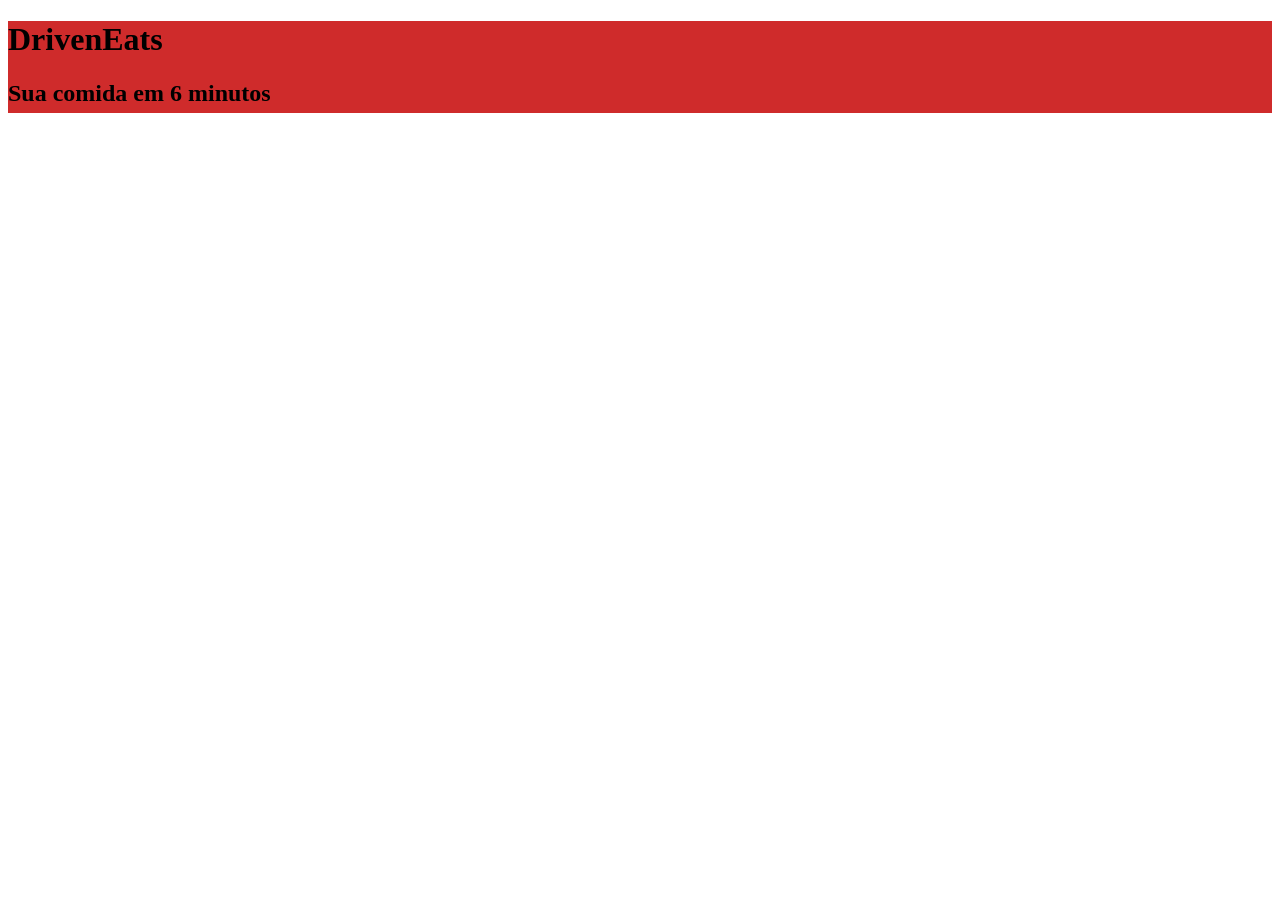
==== index.html @ 33017803 "teste_01" ====
<!DOCTYPE html>
<html lang="pt-BR">
<head>
    <meta charset="UTF-8">
    <meta http-equiv="X-UA-Compatible" content="IE=edge">
    <meta name="viewport" content="width=device-width, initial-scale=1.0">
    <link href="style.css" rel="stylesheet">
    <title>Driven Eats</title>
</head>
<body>
    <div class="cabecalho">
        <h1>DrivenEats</h1>
        <h2>Sua comida em 6 minutos</h2>
    </div>








<script src="banana.js"></script>
</body>
</html>
---- style.css ----
.cabecalho {
    background-color: #CF2B2B;
    width: 100%;
    height: 92px;
}
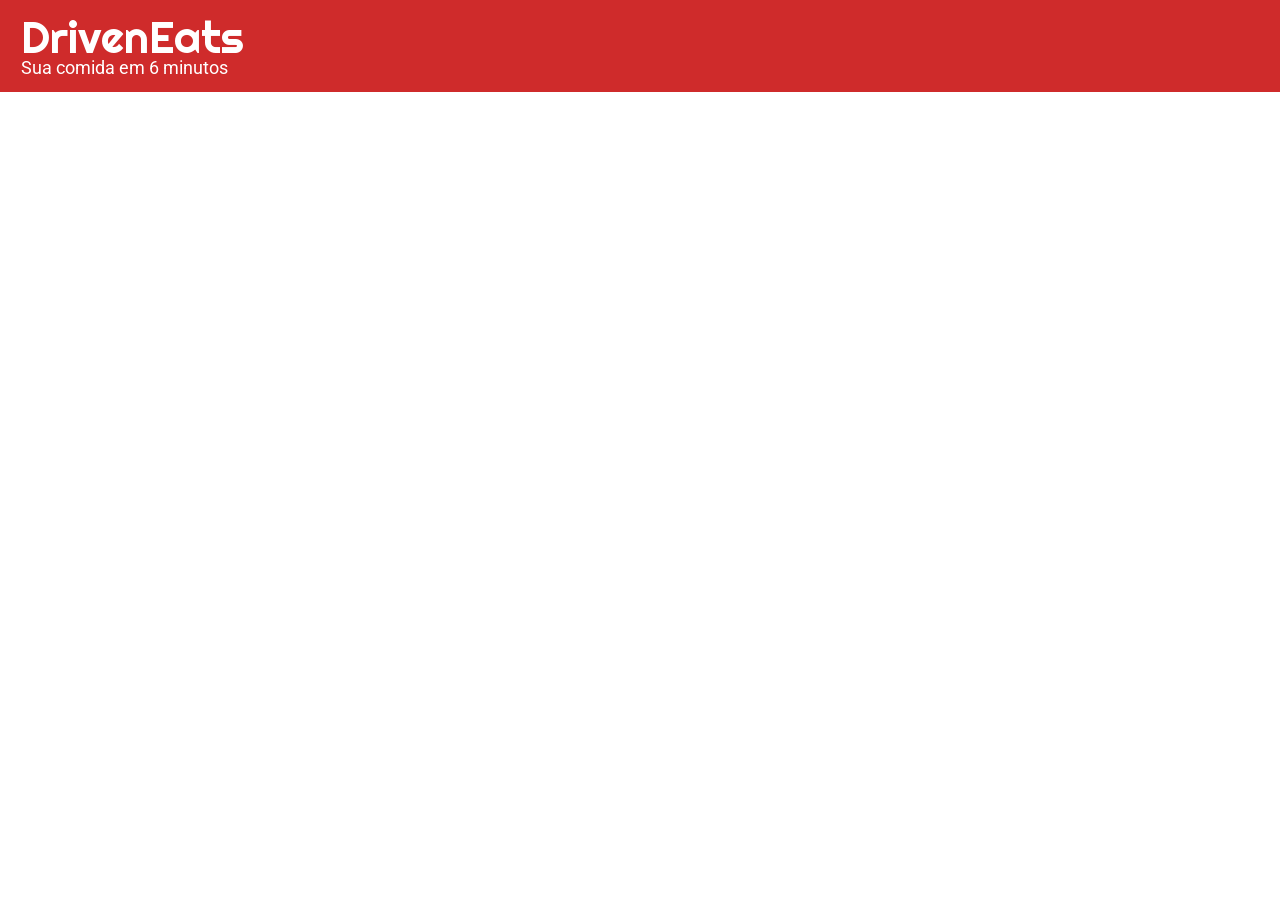
==== commit 8eb0a5cc: "cabeçalho pronto bb" ====
--- a/index.html
+++ b/index.html
@@ -4,6 +4,13 @@
     <meta charset="UTF-8">
     <meta http-equiv="X-UA-Compatible" content="IE=edge">
     <meta name="viewport" content="width=device-width, initial-scale=1.0">
+    <link rel="preconnect" href="https://fonts.googleapis.com">
+    <link rel="preconnect" href="https://fonts.gstatic.com" crossorigin>
+    <link href="https://fonts.googleapis.com/css2?family=Righteous&display=swap" rel="stylesheet"> 
+    <link rel="preconnect" href="https://fonts.googleapis.com">
+    <link rel="preconnect" href="https://fonts.gstatic.com" crossorigin>
+    <link href="https://fonts.googleapis.com/css2?family=Roboto&display=swap" rel="stylesheet"> 
+    <link href="reset.css" rel="stylesheet">
     <link href="style.css" rel="stylesheet">
     <title>Driven Eats</title>
 </head>
--- a/style.css
+++ b/style.css
@@ -2,4 +2,20 @@
     background-color: #CF2B2B;
     width: 100%;
     height: 92px;
+    color: #ffffff;
+    display: flex;
+    flex-direction: column;
+    justify-content: center;
+}
+.cabecalho h1 {
+    font-family: 'Righteous', cursive;
+    font-weight: 400;
+    font-size: 44px;
+    margin-left: 21px;
+}
+.cabecalho h2 {
+    font-family: 'Roboto', sans-serif;
+    font-weight: 400;
+    font-size: 18px;
+    margin-left: 21px;
 }
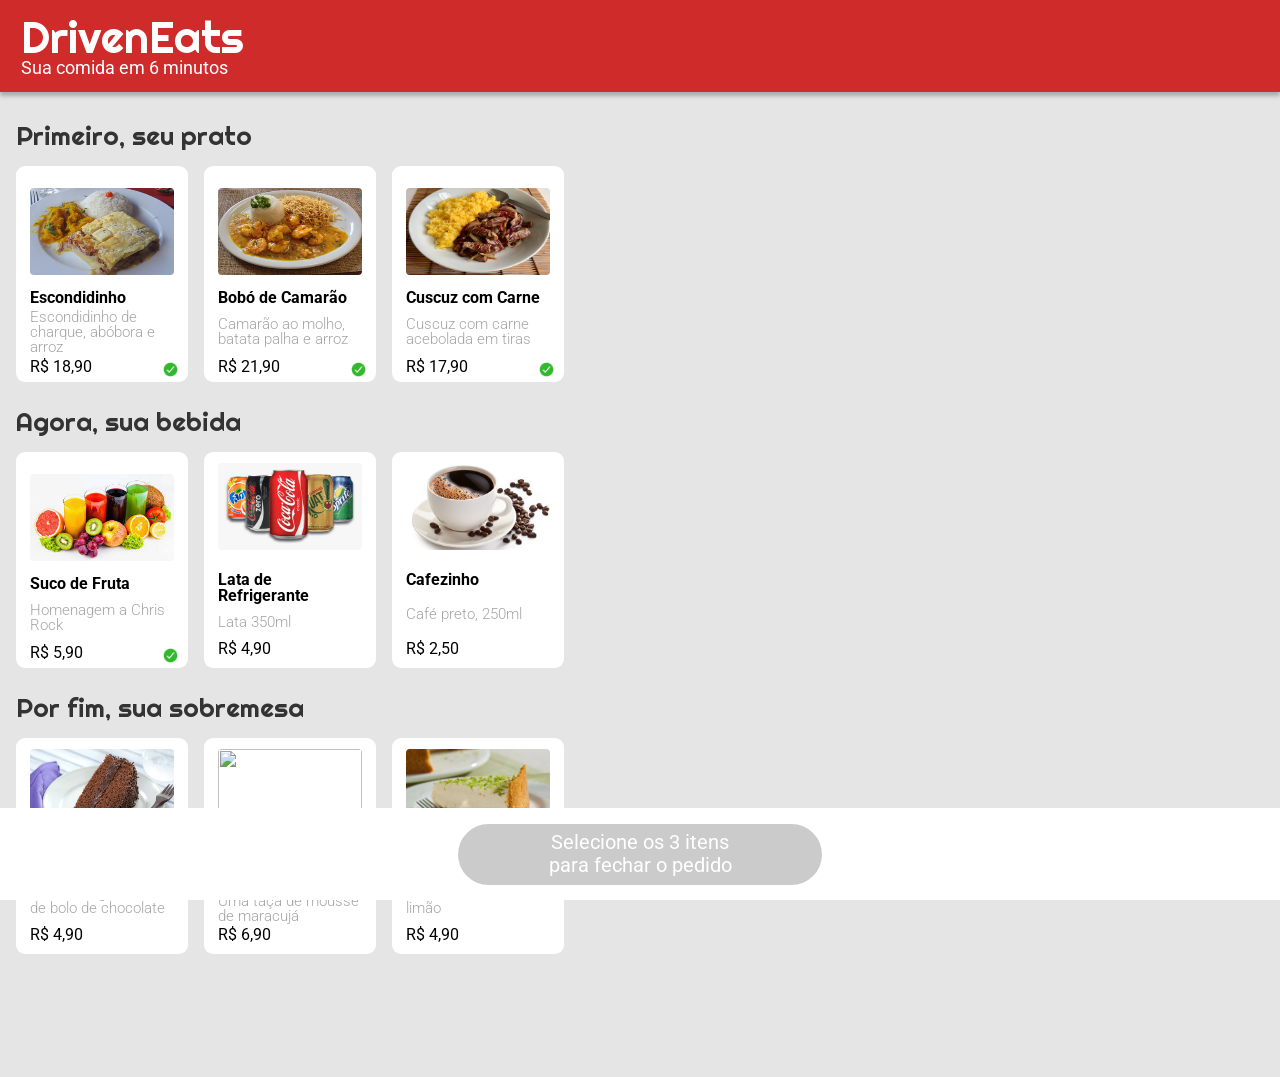
==== commit 6dfc3404: "layout estático" ====
--- a/index.html
+++ b/index.html
@@ -6,10 +6,11 @@
     <meta name="viewport" content="width=device-width, initial-scale=1.0">
     <link rel="preconnect" href="https://fonts.googleapis.com">
     <link rel="preconnect" href="https://fonts.gstatic.com" crossorigin>
-    <link href="https://fonts.googleapis.com/css2?family=Righteous&display=swap" rel="stylesheet"> 
+    <link href="https://fonts.googleapis.com/css2?family=Righteous&display=swap" rel="stylesheet">
+
     <link rel="preconnect" href="https://fonts.googleapis.com">
     <link rel="preconnect" href="https://fonts.gstatic.com" crossorigin>
-    <link href="https://fonts.googleapis.com/css2?family=Roboto&display=swap" rel="stylesheet"> 
+    <link href="https://fonts.googleapis.com/css2?family=Roboto:ital,wght@0,100;0,300;0,400;0,500;0,700;0,900;1,100;1,300;1,400;1,500;1,700;1,900&display=swap" rel="stylesheet"> 
     <link href="reset.css" rel="stylesheet">
     <link href="style.css" rel="stylesheet">
     <title>Driven Eats</title>
@@ -19,14 +20,106 @@
         <h1>DrivenEats</h1>
         <h2>Sua comida em 6 minutos</h2>
     </div>
-
-
-
-
-
-
-
-
+    <div class="corpo">
+        <div class="prato">
+            <h1>Primeiro, seu prato</h1>
+            <div class="opcoes">
+                <div class="opcao prato1">
+                    <div class="selecionadov"><img src="imagens/Vector.png"></div>
+                    <img src="imagens/prato-feito-de-escondidinho.png">
+                    <div class="opcaotexto">
+                        <h1>Escondidinho</h1>
+                        <h2>Escondidinho de charque, abóbora e arroz</h2>
+                        <h3>R$ 18,90</h3>
+                    </div>
+                </div>
+                <div class="opcao prato2">
+                    <div class="selecionadov"><img src="imagens/Vector.png"></div>
+                    <img src="imagens/Bobo de camarao.png">
+                    <div class="opcaotexto">
+                        <h1>Bobó de Camarão</h1>
+                        <h2>Camarão ao molho, batata palha e arroz</h2>
+                        <h3>R$ 21,90</h3>
+                    </div>
+                </div>
+                <div class="opcao prato3">
+                    <div class="selecionadov"><img src="imagens/Vector.png"></div>
+                    <img src="imagens/cus20-carnedesol.png">
+                    <div class="opcaotexto">
+                        <h1>Cuscuz com Carne</h1>
+                        <h2>Cuscuz com carne acebolada em tiras</h2>
+                        <h3>R$ 17,90</h3>
+                    </div>
+                </div>
+            </div>
+        </div>
+        <div class="bebida">
+            <h1>Agora, sua bebida</h1>
+            <div class="opcoes">
+                <div class="opcao">
+                    <div class="selecionadov"><img src="imagens/Vector.png"></div>
+                    <img src="imagens/images.png">
+                    <div class="opcaotexto">
+                        <h1>Suco de Fruta</h1>
+                        <h2>Homenagem a Chris Rock</h2>
+                        <h3>R$ 5,90</h3>
+                    </div>
+                </div>
+                <div class="opcao">
+                    <img src="imagens/refri.png">
+                    <div class="opcaotexto">
+                        <h1>Lata de Refrigerante</h1>
+                        <h2>Lata 350ml</h2>
+                        <h3>R$ 4,90</h3>
+                    </div>
+                </div>
+                <div class="opcao">
+                    <img src="imagens/cafe.png">
+                    <div class="opcaotexto">
+                        <h1>Cafezinho</h1>
+                        <h2>Café preto, 250ml</h2>
+                        <h3>R$ 2,50</h3>
+                    </div>
+                </div>
+            </div>
+        </div>
+        <div class="sobremesa">
+            <h1>Por fim, sua sobremesa</h1>
+            <div class="opcoes">
+                <div class="opcao">
+                    <img src="imagens/bolochocolate.png">
+                    <div class="opcaotexto">
+                        <h1>Bolo de Chocolate</h1>
+                        <h2>Uma fatia generosa de bolo de chocolate</h2>
+                        <h3>R$ 4,90</h3>
+                    </div>
+                </div>
+                <div class="opcao">
+                    <img src="imagens/moussemaracuja.png">
+                    <div class="opcaotexto">
+                        <h1>Mousse de Maracujá</h1>
+                        <h2>Uma taça de mousse de maracujá</h2>
+                        <h3>R$ 6,90</h3>
+                    </div>
+                </div>
+                <div class="opcao">
+                    <img src="imagens/tortalimao.png">
+                    <div class="opcaotexto">
+                        <h1>Torta de Limão</h1>
+                        <h2>Uma fatia de torta de limão</h2>
+                        <h3>R$ 4,90</h3>
+                    </div>
+                </div>
+            </div>
+        </div>
+    </div>
+    <div class="fecharpedido">
+        <button>
+            <div class="buttontext"> 
+                Selecione os 3 itens<br>
+            para fechar o pedido</div>
+           </button>
+    </div>
 <script src="banana.js"></script>
 </body>
 </html>
--- a/style.css
+++ b/style.css
@@ -1,11 +1,15 @@
 .cabecalho {
     background-color: #CF2B2B;
+    box-shadow: 0px 4px 4px rgba(0, 0, 0, 0.25);
     width: 100%;
     height: 92px;
     color: #ffffff;
     display: flex;
     flex-direction: column;
     justify-content: center;
+    position: fixed;
+    top: 0;
+    z-index: 1;
 }
 .cabecalho h1 {
     font-family: 'Righteous', cursive;
@@ -18,4 +22,114 @@
     font-weight: 400;
     font-size: 18px;
     margin-left: 21px;
+}
+.corpo {
+    background-color: #E5E5E5;
+    padding-top: 123px;
+    padding-bottom: 123px;
+}
+.opcoes {
+    height: 216px;
+    width: 100%;
+    display: flex;
+    overflow-x: scroll;
+}
+
+.opcao {
+    position: relative;
+    margin-left: 16px;
+    width: 172px;
+    height: 216px;
+    background-color: #ffffff;
+    display: flex;
+    flex-direction: column;
+    justify-content: space-around;
+    font-family: 'Roboto', sans-serif;
+    border-radius: 9px;
+    flex-shrink: 0;
+}
+.opcaotexto {
+    width: 144px;
+    height: 85px;
+    margin: 0 auto;
+    display: flex;
+    flex-direction: column;
+    justify-content: space-between;
+}
+.opcao img {
+
+    width: 144px;
+    height: 87px;
+    margin: 0 auto;
+    border-radius: 4px;
+}
+.prato > h1{
+    margin-left: 16px;
+    margin-bottom: 17px;
+    font-family: 'Righteous', cursive;
+    font-weight: 400;
+    font-size: 26px;
+    color: #333333;
+}
+.bebida > h1, .sobremesa > h1 {
+    margin-top: 27px;
+    margin-left: 16px;
+    margin-bottom: 17px;
+    font-family: 'Righteous', cursive;
+    font-weight: 400;
+    font-size: 26px;
+    color: #333333;
+}
+.opcaotexto h1 {
+    font-weight: 700;
+    font-size: 16px;
+}
+.opcaotexto h2 {
+    font-weight: 300;
+    font-size: 15px;
+    color: #a6a6a6;
+}
+.opcaotexto h3 {
+    font-weight: 400;
+    font-size: 16px;
+    color: #000000;
+}
+.fecharpedido {
+    height: 92px;
+    width: 100%;
+    background-color: #ffffff;
+    position: fixed;
+    bottom: 0;
+    display: flex;
+    justify-content: center;
+    align-items: center;
+}
+.fecharpedido button {
+    border: 0px;
+    background-color: #cbcbcb;
+    width: 364px;
+    height: 61px;
+    border-radius: 50px;
+
+}
+.fecharpedido button .buttontext {
+    
+    font-family: 'Roboto', sans-serif;
+    font-weight: 400;
+    color: #ffffff;
+    font-size: 20px;
+    line-height: 23px;
+}
+.selecionadov img {
+    position: absolute;
+    Width: 15.44px;
+    Height:15.44px;
+    bottom: 5px;
+    right: 10px;
+}
+.selecionado {
+
+    box-sizing: border-box;
+    border: 5px solid #32B72F;
+
 }
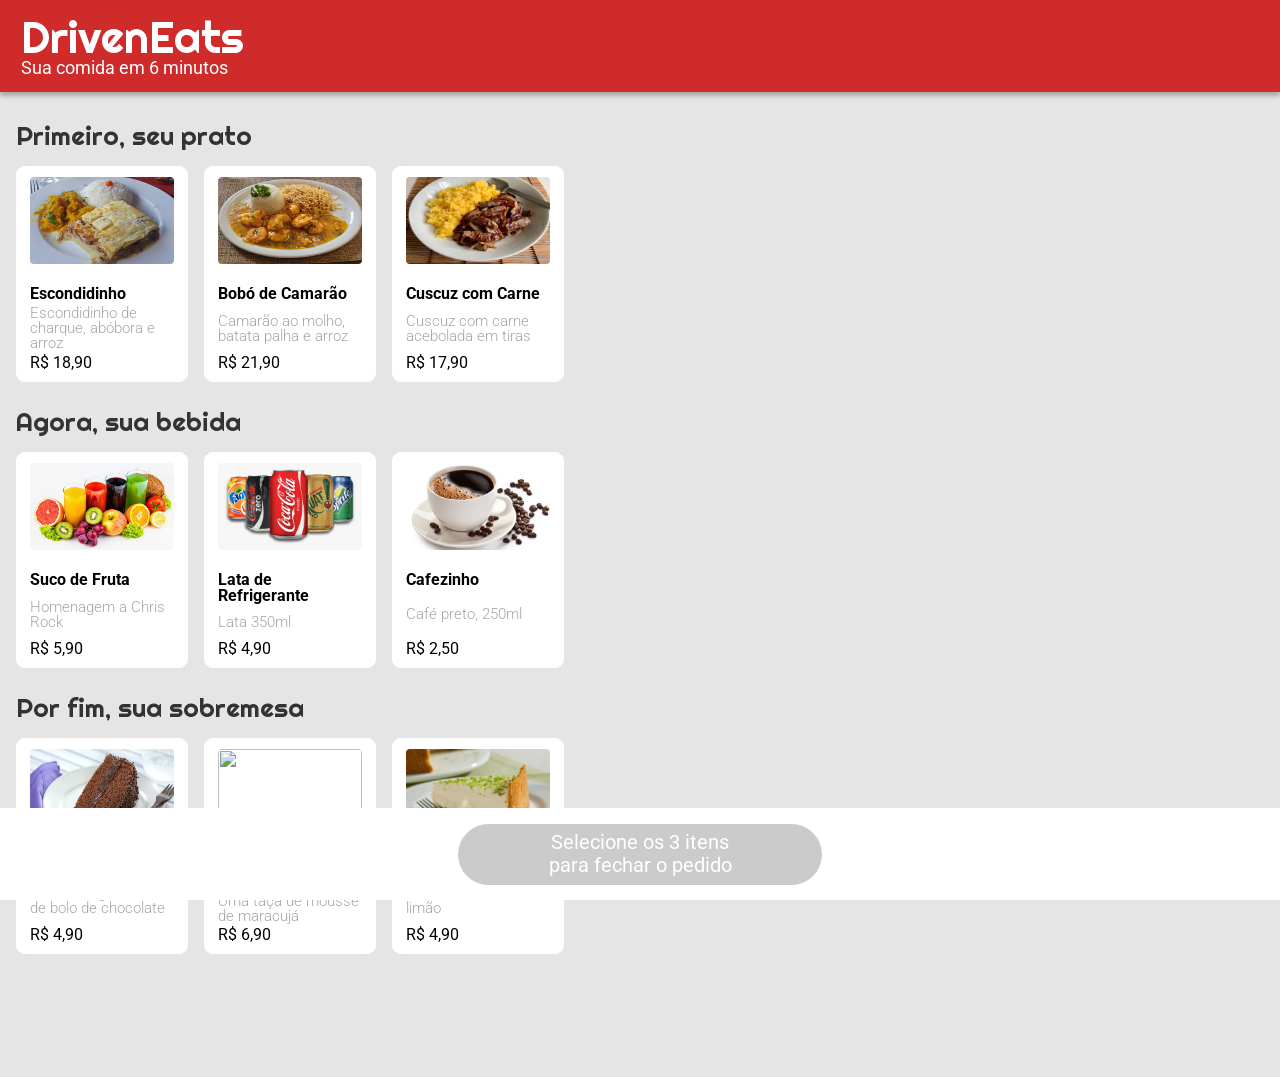
==== commit c6c93064: "javascript aí bb" ====
--- a/index.html
+++ b/index.html
@@ -24,8 +24,8 @@
         <div class="prato">
             <h1>Primeiro, seu prato</h1>
             <div class="opcoes">
-                <div class="opcao prato1">
-                    <div class="selecionadov"><img src="imagens/Vector.png"></div>
+                <div class="opcao_prato" onclick="selecionarPrato(this)">
+                    <div class="selecionadov esconder"><img src="imagens/Vector.png"></div>
                     <img src="imagens/prato-feito-de-escondidinho.png">
                     <div class="opcaotexto">
                         <h1>Escondidinho</h1>
@@ -33,8 +33,8 @@
                         <h3>R$ 18,90</h3>
                     </div>
                 </div>
-                <div class="opcao prato2">
-                    <div class="selecionadov"><img src="imagens/Vector.png"></div>
+                <div class="opcao_prato" onclick="selecionarPrato(this)">
+                    <div class="selecionadov esconder"><img src="imagens/Vector.png"></div>
                     <img src="imagens/Bobo de camarao.png">
                     <div class="opcaotexto">
                         <h1>Bobó de Camarão</h1>
@@ -42,8 +42,8 @@
                         <h3>R$ 21,90</h3>
                     </div>
                 </div>
-                <div class="opcao prato3">
-                    <div class="selecionadov"><img src="imagens/Vector.png"></div>
+                <div class="opcao_prato" onclick="selecionarPrato(this)">
+                    <div class="selecionadov esconder"><img src="imagens/Vector.png"></div>
                     <img src="imagens/cus20-carnedesol.png">
                     <div class="opcaotexto">
                         <h1>Cuscuz com Carne</h1>
@@ -56,8 +56,8 @@
         <div class="bebida">
             <h1>Agora, sua bebida</h1>
             <div class="opcoes">
-                <div class="opcao">
-                    <div class="selecionadov"><img src="imagens/Vector.png"></div>
+                <div class="opcao_bebida" onclick="selecionarBebida(this)">
+                    <div class="selecionadov esconder"><img src="imagens/Vector.png"></div>
                     <img src="imagens/images.png">
                     <div class="opcaotexto">
                         <h1>Suco de Fruta</h1>
@@ -65,7 +65,8 @@
                         <h3>R$ 5,90</h3>
                     </div>
                 </div>
-                <div class="opcao">
+                <div class="opcao_bebida" onclick="selecionarBebida(this)">
+                    <div class="selecionadov esconder"><img src="imagens/Vector.png"></div>
                     <img src="imagens/refri.png">
                     <div class="opcaotexto">
                         <h1>Lata de Refrigerante</h1>
@@ -73,7 +74,8 @@
                         <h3>R$ 4,90</h3>
                     </div>
                 </div>
-                <div class="opcao">
+                <div class="opcao_bebida" onclick="selecionarBebida(this)">
+                    <div class="selecionadov esconder"><img src="imagens/Vector.png"></div>
                     <img src="imagens/cafe.png">
                     <div class="opcaotexto">
                         <h1>Cafezinho</h1>
@@ -86,7 +88,8 @@
         <div class="sobremesa">
             <h1>Por fim, sua sobremesa</h1>
             <div class="opcoes">
-                <div class="opcao">
+                <div class="opcao_sobremesa" onclick="selecionarSobremesa(this)">
+                    <div class="selecionadov esconder"><img src="imagens/Vector.png"></div>
                     <img src="imagens/bolochocolate.png">
                     <div class="opcaotexto">
                         <h1>Bolo de Chocolate</h1>
@@ -94,7 +97,8 @@
                         <h3>R$ 4,90</h3>
                     </div>
                 </div>
-                <div class="opcao">
+                <div class="opcao_sobremesa" onclick="selecionarSobremesa(this)">
+                    <div class="selecionadov esconder"><img src="imagens/Vector.png"></div>
                     <img src="imagens/moussemaracuja.png">
                     <div class="opcaotexto">
                         <h1>Mousse de Maracujá</h1>
@@ -102,7 +106,8 @@
                         <h3>R$ 6,90</h3>
                     </div>
                 </div>
-                <div class="opcao">
+                <div class="opcao_sobremesa" onclick="selecionarSobremesa(this)">
+                    <div class="selecionadov esconder"><img src="imagens/Vector.png"></div>
                     <img src="imagens/tortalimao.png">
                     <div class="opcaotexto">
                         <h1>Torta de Limão</h1>
@@ -114,12 +119,13 @@
         </div>
     </div>
     <div class="fecharpedido">
-        <button>
-            <div class="buttontext"> 
-                Selecione os 3 itens<br>
-            para fechar o pedido</div>
+        <button class="botaofechar">
+            <div> 
+                <p class="buttontext">Selecione os 3 itens<br>
+            para fechar o pedido</p>
+        </div>
            </button>
     </div>
-<script src="banana.js"></script>
+<script src="script.js"></script>
 </body>
 </html>
--- a/style.css
+++ b/style.css
@@ -1,3 +1,6 @@
+html {
+    box-sizing: border-box;
+}
 .cabecalho {
     background-color: #CF2B2B;
     box-shadow: 0px 4px 4px rgba(0, 0, 0, 0.25);
@@ -35,7 +38,7 @@
     overflow-x: scroll;
 }
 
-.opcao {
+.opcao_prato, .opcao_bebida, .opcao_sobremesa {
     position: relative;
     margin-left: 16px;
     width: 172px;
@@ -56,7 +59,7 @@
     flex-direction: column;
     justify-content: space-between;
 }
-.opcao img {
+.opcao_prato img, .opcao_bebida img, .opcao_sobremesa img {
 
     width: 144px;
     height: 87px;
@@ -110,7 +113,7 @@
     width: 364px;
     height: 61px;
     border-radius: 50px;
-
+    cursor: pointer;
 }
 .fecharpedido button .buttontext {
     
@@ -127,9 +130,16 @@
     bottom: 5px;
     right: 10px;
 }
+.pedidofechado {
+    background-color: #32B72F;
+}
+
 .selecionado {
 
     box-sizing: border-box;
     border: 5px solid #32B72F;
 
+}
+.esconder {
+    display: none;
 }
